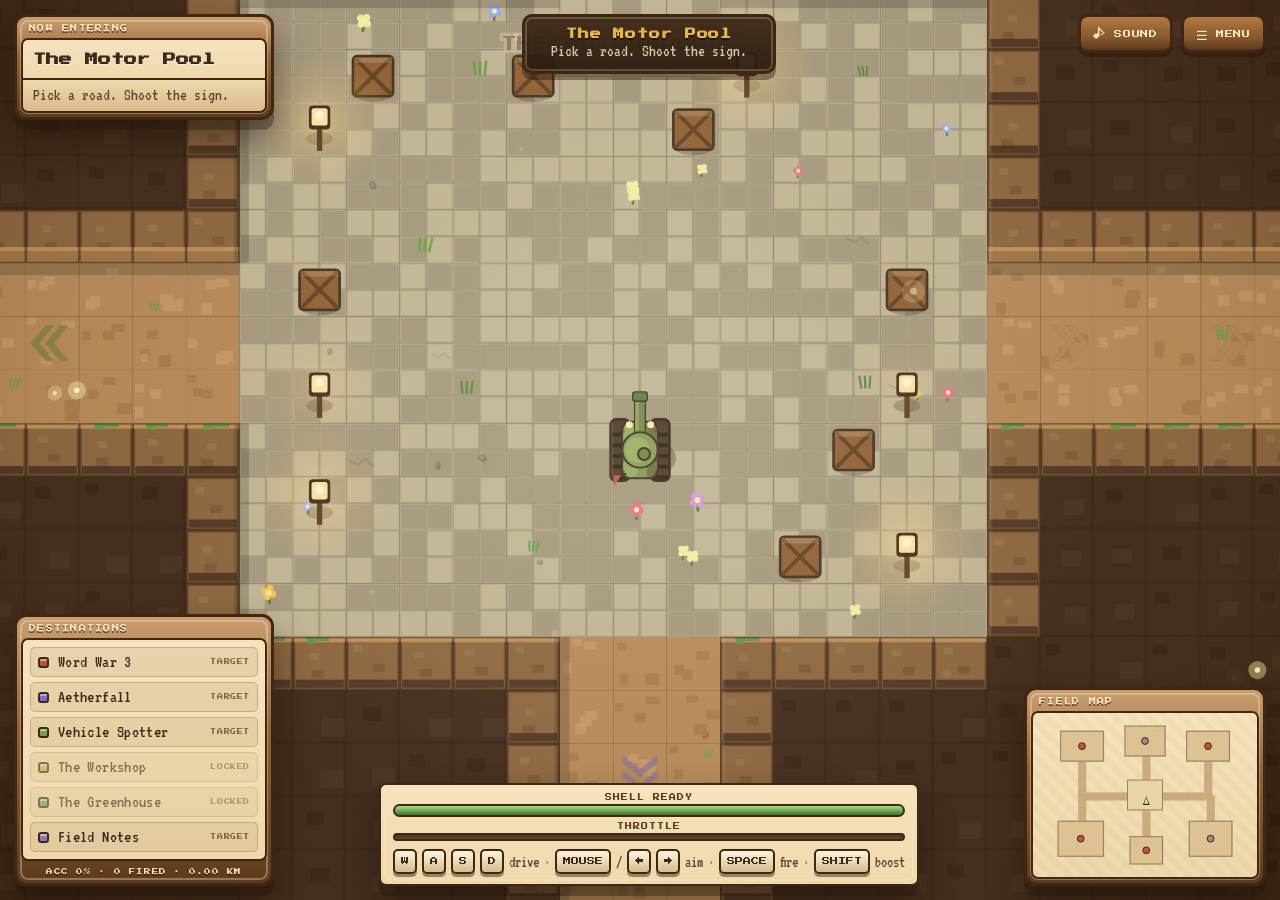
==== index.html @ 85717648 "fix: failsafe now names a stale js/ folder as the cause Checked against the repository: this branch " ====
<!DOCTYPE html>
<html lang="en">
<head>
  <meta charset="UTF-8" />
  <meta name="viewport" content="width=device-width, initial-scale=1, maximum-scale=1, user-scalable=no" />
  <meta name="description" content="A tank you drive with WASD. Shoot the target in each room to open a page." />
  <meta name="theme-color" content="#8a5a2e" />
  <title>Garrison · drive, aim, breach</title>
  <link rel="preconnect" href="https://fonts.googleapis.com" />
  <link rel="preconnect" href="https://fonts.gstatic.com" crossorigin />
  <link href="https://fonts.googleapis.com/css2?family=Press+Start+2P&family=VT323&display=swap" rel="stylesheet" />
  <link rel="stylesheet" href="css/style.css?v=3" />
  <link rel="icon" href="data:image/svg+xml,<svg xmlns='http://www.w3.org/2000/svg' viewBox='0 0 16 16'><rect width='16' height='16' fill='%238a5a2e'/><rect x='2' y='7' width='9' height='5' fill='%237c9450'/><rect x='10' y='8' width='5' height='2' fill='%23f6e3bd'/><rect x='2' y='12' width='10' height='2' fill='%233b2a1b'/></svg>" />
</head>
<body>
  <canvas id="game" aria-label="Tank navigation map. Keyboard: W A S D to drive, arrow keys to aim, space to fire."></canvas>

  <!-- ================= HUD ================= -->
  <div id="ui">
    <div class="corner tl">
      <div class="panel room-panel">
        <span class="eyebrow">now entering</span>
        <h1 id="roomName">The Motor Pool</h1>
        <p id="roomBlurb">pick a road, shoot the sign</p>
      </div>
    </div>

    <div class="corner tr">
      <button id="muteBtn" class="chip" aria-pressed="true" title="Mute (M)">
        <span class="ico">♪</span><span class="lbl">sound</span>
      </button>
      <button id="menuBtn" class="chip" title="Menu (Esc)">
        <span class="ico">☰</span><span class="lbl">menu</span>
      </button>
    </div>

    <div class="corner bl">
      <div class="panel obj-panel">
        <span class="eyebrow">destinations</span>
        <ul id="objectives"></ul>
        <div id="statLine" class="statline">ACC 0% · 0 FIRED · 0.00 KM</div>
      </div>
    </div>

    <div class="corner br">
      <div class="panel map-panel">
        <span class="eyebrow">field map</span>
        <canvas id="minimap" width="216" height="156"></canvas>
      </div>
    </div>

    <div class="corner bc">
      <div class="panel gauge-panel">
        <div class="gauge">
          <span class="gauge-label" id="reloadLabel">SHELL READY</span>
          <div class="bar"><i id="reloadFill" class="fill ready"></i></div>
        </div>
        <div class="gauge small">
          <span class="gauge-label">THROTTLE</span>
          <div class="bar"><i id="speedFill" class="fill speed"></i></div>
        </div>
        <div class="touchhint">drag the left half to drive · touch the right half to aim &amp; fire</div>
        <div class="keyhint">
          <kbd>W</kbd><kbd>A</kbd><kbd>S</kbd><kbd>D</kbd> drive
          <span class="dot">·</span><kbd>MOUSE</kbd>/<kbd>←</kbd><kbd>→</kbd> aim
          <span class="dot">·</span><kbd>SPACE</kbd> fire
          <span class="dot">·</span><kbd>SHIFT</kbd> boost
        </div>
      </div>
    </div>

    <div id="toast"></div>
  </div>

  <!-- ================= PAUSE ================= -->
  <div id="pauseScreen" class="screen hidden">
    <div class="panel pause-panel">
      <h2>PAUSED</h2>
      <div class="pause-grid">
        <section>
          <h3>Direct links</h3>
          <ul class="link-list">
            <li><a href="/clockwords/">Word War 3</a><em>type words, fire shells</em></li>
            <li><a href="/wizardgame/">Aetherfall</a><em>wizards, duelling</em></li>
            <li><a href="/vehicle-spotter/">Vehicle Spotter</a><em>name the vehicle</em></li>
            <li><a href="/classic.html">Field Notes</a><em>the old plain front page</em></li>
          </ul>
        </section>
        <section>
          <h3>Controls</h3>
          <ul class="ctl-list">
            <li><kbd>W</kbd><kbd>A</kbd><kbd>S</kbd><kbd>D</kbd><span>drive</span></li>
            <li><kbd>MOUSE</kbd><span>aim turret</span></li>
            <li><kbd>←</kbd><kbd>→</kbd><span>aim without a mouse</span></li>
            <li><kbd>SPACE</kbd><span>fire</span></li>
            <li><kbd>SHIFT</kbd><span>boost</span></li>
            <li><kbd>M</kbd><span>mute</span></li>
            <li><kbd>ESC</kbd><span>this menu</span></li>
          </ul>
        </section>
      </div>
      <button id="resumeBtn" class="wood-btn">BACK TO THE TANK</button>
      <p class="credit">
        Background art: <a href="https://commons.wikimedia.org/wiki/File:CV90120.jpg" target="_blank" rel="noopener">CV90120</a>
        by <a href="https://commons.wikimedia.org/wiki/User:Swadim" target="_blank" rel="noopener">Swadim</a>,
        <a href="https://creativecommons.org/licenses/by-sa/4.0/" target="_blank" rel="noopener">CC BY-SA 4.0</a>
      </p>
    </div>
  </div>

  <!-- ================= BREACH TRANSITION ================= -->
  <div id="transition">
    <div class="trans-inner">
      <div class="trans-ring"></div>
      <h2 id="transTitle">ROOM</h2>
      <p id="transSub">breaching…</p>
    </div>
  </div>

  <div id="bootFail" class="screen hidden">
    <div class="panel boot-panel">
      <h2>The tank would not start</h2>
      <p>Something went wrong loading the game. The pages are all still here:</p>
      <ul class="link-list">
        <li><a href="/clockwords/">Word War 3</a><em>type words, fire shells</em></li>
        <li><a href="/wizardgame/">Aetherfall</a><em>wizards, duelling</em></li>
        <li><a href="/vehicle-spotter/">Vehicle Spotter</a><em>name the vehicle</em></li>
        <li><a href="/classic.html">Field Notes</a><em>the old plain front page</em></li>
      </ul>
      <p id="bootFailWhy" class="boot-why"></p>
    </div>
  </div>

  <script>
    // Classic script on purpose: this has to run even where the module never does.
    // Note: the flag is __garrison, not window.game - the canvas has id="game",
    // so window.game is truthy from named element access before any script runs.
    (function () {
      var shown = false, explained = false;

      function say(line) {
        var w = document.getElementById('bootFailWhy');
        if (!w || !line) { return; }
        w.style.whiteSpace = 'pre-wrap';
        w.textContent = (w.textContent ? w.textContent + '\n' : '') + String(line).slice(0, 200);
      }

      function fail(why) {
        if (!shown) {
          shown = true;
          var el = document.getElementById('bootFail');
          if (el) { el.classList.remove('hidden'); }
          say(why);
        }
        explain();
      }

      // Work out WHY it failed: is this server even serving the right js/ tree?
      function explain() {
        if (explained || !window.fetch) { return; }
        explained = true;
        fetch('js/render/renderer.js', { method: 'HEAD' }).then(function (r) {
          if (!r.ok) {
            say('js/render/renderer.js is missing (HTTP ' + r.status + '). The js/ folder on ' +
                'this server is from an older build - upload the whole js/ directory.');
          }
        }).catch(function () { /* offline; the message above is enough */ });
      }

      // Capture phase as well: a script element that 404s fires its error
      // event on the element and never bubbles up to window.
      window.addEventListener('error', function (e) {
        if (window.__garrison) { return; }
        var t = e && e.target;
        if (t && t !== window && t.tagName) {
          // A resource failed. Only the game script is fatal - a blocked font
          // stylesheet or image is not, so do not cry wolf over those.
          if (t.tagName === 'SCRIPT') { fail('The game script did not load.'); }
          return;
        }
        fail(e && e.message);
      }, true);

      window.addEventListener('unhandledrejection', function (e) {
        if (!window.__garrison) { fail(e && e.reason && e.reason.message); }
      });

      setTimeout(function () {
        if (!window.__garrison) { fail('The game script did not start.'); }
      }, 3500);
    })();
  </script>

  <noscript>
    <div class="screen noscript-screen">
      <div class="panel">
        <h2>No JavaScript?</h2>
        <p>The tank needs it. Here are the plain links:</p>
        <ul class="link-list">
          <li><a href="/clockwords/">Word War 3</a></li>
          <li><a href="/wizardgame/">Aetherfall</a></li>
          <li><a href="/vehicle-spotter/">Vehicle Spotter</a></li>
          <li><a href="/classic.html">Field Notes</a></li>
        </ul>
      </div>
    </div>
  </noscript>

  <script type="module" src="js/main.js?v=3"></script>
</body>
</html>
---- css/style.css ----
/* ==========================================================================
   GARRISON — Stardew-flavoured wooden UI
   Palette lives in :root; every panel is built from the same layered-border
   recipe so new HUD pieces inherit the look for free.
   ========================================================================== */

:root {
  --ink: #3b2a1b;
  --ink-soft: #5c4430;
  --cream: #f6e3bd;
  --cream-2: #efd9ac;
  --cream-dk: #d9bb8a;
  --wood: #8a5a2e;
  --wood-lt: #b3783f;
  --wood-dk: #5c3a1c;
  --wood-dkr: #402713;
  --gold: #e8b44a;
  --red: #c4503f;
  --green: #6aa84f;
  --green-dk: #41702f;
  --purple: #8b7bc4;
  --sky: #8fd0e8;

  --panel-radius: 12px;
  --shadow-lg: 0 10px 0 rgba(37, 23, 11, 0.35), 0 18px 34px rgba(20, 12, 5, 0.45);
  --font-pixel: 'Press Start 2P', ui-monospace, 'Courier New', monospace;
  --font-read: 'VT323', ui-monospace, 'Courier New', monospace;
}

* , *::before, *::after { box-sizing: border-box; margin: 0; padding: 0; }

html, body { height: 100%; overflow: hidden; }

body {
  background: #2b1d10;
  color: var(--cream);
  font-family: var(--font-read);
  font-size: 20px;
  -webkit-font-smoothing: none;
  cursor: crosshair;
}

#game {
  position: fixed;
  inset: 0;
  width: 100%;
  height: 100%;
  display: block;
  image-rendering: -webkit-optimize-contrast;
}

/* ------------------------------------------------------------------ panels */
.panel {
  position: relative;
  background:
    linear-gradient(180deg, rgba(255, 246, 225, 0.30), rgba(255, 246, 225, 0) 42%),
    linear-gradient(180deg, var(--wood-lt), var(--wood) 55%, var(--wood-dk));
  border: 3px solid var(--wood-dkr);
  border-radius: var(--panel-radius);
  padding: 4px;
  box-shadow: var(--shadow-lg);
}

.panel::before {
  content: '';
  position: absolute;
  inset: 3px;
  border-radius: calc(var(--panel-radius) - 4px);
  border: 2px solid rgba(255, 233, 190, 0.35);
  pointer-events: none;
}

/* corner rivets */
.panel::after {
  content: '';
  position: absolute;
  inset: 8px;
  border-radius: 6px;
  pointer-events: none;
  background:
    radial-gradient(circle at 0 0, var(--gold) 2.4px, transparent 2.6px),
    radial-gradient(circle at 100% 0, var(--gold) 2.4px, transparent 2.6px),
    radial-gradient(circle at 0 100%, var(--gold) 2.4px, transparent 2.6px),
    radial-gradient(circle at 100% 100%, var(--gold) 2.4px, transparent 2.6px);
}

.panel > * { position: relative; z-index: 1; }

.panel .inner,
.room-panel > div,
.obj-panel ul,
.gauge-panel,
.map-panel canvas {
  background: linear-gradient(180deg, var(--cream), var(--cream-2));
  border: 2px solid var(--wood-dkr);
  border-radius: 7px;
  color: var(--ink);
}

/* --------------------------------------------------------------------- HUD */
#ui {
  position: fixed;
  inset: 0;
  pointer-events: none;
  z-index: 10;
  padding: 14px;
  display: grid;
  grid-template-columns: auto 1fr auto;
  grid-template-rows: auto 1fr auto;
  gap: 10px;
  align-items: start;
}

#ui .corner { pointer-events: none; }
#ui .corner > * { pointer-events: auto; }
.tl { grid-column: 1; grid-row: 1; }
.tr { grid-column: 3; grid-row: 1; justify-self: end; display: flex; gap: 8px; }
.bl { grid-column: 1; grid-row: 3; align-self: end; }
.br { grid-column: 3; grid-row: 3; justify-self: end; align-self: end; }
.bc { grid-column: 2; grid-row: 3; justify-self: center; align-self: end; }

.eyebrow {
  display: block;
  font-family: var(--font-pixel);
  font-size: 7px;
  letter-spacing: 0.18em;
  text-transform: uppercase;
  color: var(--cream);
  text-shadow: 0 2px 0 rgba(40, 24, 12, 0.55);
  padding: 4px 8px 6px;
}

/* room readout */
.room-panel { min-width: 240px; max-width: 320px; }
.room-panel h1 {
  font-family: var(--font-pixel);
  font-size: 13px;
  line-height: 1.5;
  color: var(--ink);
  background: linear-gradient(180deg, var(--cream), var(--cream-2));
  border: 2px solid var(--wood-dkr);
  border-radius: 7px 7px 0 0;
  padding: 10px 10px 8px;
  text-shadow: 0 1px 0 rgba(255, 255, 255, 0.6);
}
.room-panel p {
  font-size: 17px;
  line-height: 1.15;
  color: var(--ink-soft);
  background: linear-gradient(180deg, var(--cream-2), var(--cream-dk));
  border: 2px solid var(--wood-dkr);
  border-top: 0;
  border-radius: 0 0 7px 7px;
  padding: 5px 10px 7px;
}

/* chips (mute / menu) */
.chip {
  font-family: var(--font-pixel);
  font-size: 8px;
  letter-spacing: 0.1em;
  display: inline-flex;
  align-items: center;
  gap: 7px;
  padding: 10px 12px;
  color: var(--cream);
  background: linear-gradient(180deg, var(--wood-lt), var(--wood) 60%, var(--wood-dk));
  border: 3px solid var(--wood-dkr);
  border-radius: 10px;
  box-shadow: 0 4px 0 rgba(37, 23, 11, 0.5);
  cursor: pointer;
  text-transform: uppercase;
  transition: transform 0.08s, box-shadow 0.08s, filter 0.12s;
}
.chip .ico { font-size: 13px; line-height: 1; }
.chip:hover { filter: brightness(1.08); }
.chip:active { transform: translateY(3px); box-shadow: 0 1px 0 rgba(37, 23, 11, 0.5); }
.chip.off { filter: grayscale(0.7) brightness(0.8); }
.chip.off .ico::after { content: '✕'; font-size: 9px; margin-left: 2px; }

/* objectives */
.obj-panel { width: 260px; }
.obj-panel ul { list-style: none; padding: 7px; display: grid; gap: 5px; }
.obj {
  display: grid;
  grid-template-columns: 12px 1fr auto;
  align-items: center;
  gap: 8px;
  font-size: 18px;
  line-height: 1;
  padding: 5px 7px;
  border-radius: 5px;
  background: rgba(140, 96, 48, 0.12);
  border: 1px solid rgba(92, 58, 28, 0.25);
  cursor: pointer;
  transition: background 0.12s, transform 0.12s;
}
.obj:hover { background: rgba(140, 96, 48, 0.26); transform: translateX(2px); }
.obj .pip {
  width: 11px; height: 11px; border-radius: 3px;
  background: var(--pip, var(--gold));
  border: 2px solid var(--ink);
  box-shadow: inset 0 2px 0 rgba(255, 255, 255, 0.45);
}
.obj .obj-name { color: var(--ink); letter-spacing: 0.02em; }
.obj .obj-state {
  font-family: var(--font-pixel);
  font-size: 6px;
  letter-spacing: 0.1em;
  text-transform: uppercase;
  color: var(--wood-dk);
  opacity: 0.75;
}
.obj.visited .obj-state { color: var(--green-dk); }
.obj.locked { opacity: 0.6; cursor: default; }
.obj.locked:hover { transform: none; }
.obj.open { background: rgba(106, 168, 79, 0.28); }
.obj.open .obj-state { color: var(--green-dk); }

.statline {
  font-family: var(--font-pixel);
  font-size: 6.5px;
  letter-spacing: 0.08em;
  color: var(--cream);
  text-shadow: 0 2px 0 rgba(40, 24, 12, 0.5);
  padding: 7px 8px 4px;
  text-align: center;
}

/* gauges */
.gauge-panel {
  padding: 9px 12px 10px;
  display: grid;
  gap: 6px;
  justify-items: center;
  min-width: 380px;
}
.gauge { display: grid; gap: 3px; justify-items: center; width: 100%; }
.gauge-label {
  font-family: var(--font-pixel);
  font-size: 7px;
  letter-spacing: 0.14em;
  color: var(--wood-dk);
}
.bar {
  width: 100%;
  height: 13px;
  background: #6d5336;
  border: 2px solid var(--wood-dkr);
  border-radius: 7px;
  overflow: hidden;
  box-shadow: inset 0 2px 4px rgba(0, 0, 0, 0.4);
}
.gauge.small .bar { height: 8px; }
.fill {
  display: block;
  height: 100%;
  width: 100%;
  transform-origin: left center;
  transform: scaleX(0);
  background: linear-gradient(180deg, #f0d27a, var(--gold) 55%, #c98a25);
  transition: transform 0.05s linear;
}
.fill.ready { background: linear-gradient(180deg, #a9e08a, var(--green) 55%, var(--green-dk)); }
.fill.speed { background: linear-gradient(180deg, #ffbf8a, #e2794a 60%, #a44e28); }

.keyhint {
  font-size: 16px;
  color: var(--ink-soft);
  display: flex;
  align-items: center;
  gap: 5px;
  flex-wrap: wrap;
  justify-content: center;
  margin-top: 2px;
}
.keyhint .dot { opacity: 0.5; }

.touchhint {
  display: none;
  font-size: 15px;
  line-height: 1.2;
  text-align: center;
  color: var(--ink-soft);
  padding-top: 2px;
}
@media (pointer: coarse) {
  .touchhint { display: block; }
}

kbd {
  font-family: var(--font-pixel);
  font-size: 8px;
  display: inline-grid;
  place-items: center;
  min-width: 22px;
  padding: 6px 6px 7px;
  color: var(--ink);
  background: linear-gradient(180deg, #fff6e0, var(--cream-dk));
  border: 2px solid var(--wood-dkr);
  border-radius: 5px;
  box-shadow: 0 3px 0 rgba(37, 23, 11, 0.45);
  line-height: 1;
}
kbd.wide { min-width: 62px; }

/* map */
.map-panel canvas {
  display: block;
  padding: 4px;
  background:
    repeating-linear-gradient(45deg, rgba(160,120,70,0.06) 0 6px, transparent 6px 12px),
    linear-gradient(180deg, var(--cream), var(--cream-2));
  image-rendering: pixelated;
}

/* toast */
#toast {
  grid-column: 2;
  grid-row: 1;
  justify-self: center;
  max-width: min(560px, 84vw);
  text-align: center;
  pointer-events: none;
  display: grid;
  justify-items: center;
  gap: 2px;
  padding: 12px 26px;
  border-radius: 10px;
  background: linear-gradient(180deg, rgba(60, 40, 22, 0.94), rgba(40, 26, 14, 0.94));
  border: 3px solid var(--wood-dkr);
  box-shadow: 0 6px 0 rgba(30, 18, 8, 0.4), inset 0 0 0 2px rgba(246, 227, 189, 0.22);
  opacity: 0;
  transform: translateY(-18px) scale(0.96);
  transition: opacity 0.25s ease, transform 0.25s cubic-bezier(0.2, 1.4, 0.5, 1);
}
#toast.show { opacity: 1; transform: translateY(0) scale(1); }
#toast strong {
  font-family: var(--font-pixel);
  font-size: 11px;
  letter-spacing: 0.08em;
  color: var(--gold);
  text-shadow: 0 2px 0 rgba(0, 0, 0, 0.45);
}
#toast em { font-style: normal; font-size: 17px; color: var(--cream); opacity: 0.85; }

/* ----------------------------------------------------------------- screens */
.screen {
  position: fixed;
  inset: 0;
  z-index: 40;
  display: grid;
  place-content: center;
  justify-items: center;
  gap: 26px;
  padding: 24px;
  background:
    radial-gradient(ellipse at 50% 35%, rgba(60, 38, 18, 0.55), rgba(24, 14, 6, 0.9) 70%),
    repeating-linear-gradient(0deg, rgba(0,0,0,0.12) 0 2px, transparent 2px 4px);
  backdrop-filter: blur(3px);
  transition: opacity 0.4s ease, visibility 0.4s;
  overflow: auto;
}
.screen.hidden { opacity: 0; visibility: hidden; }

.wood-btn {
  justify-self: center;
  font-family: var(--font-pixel);
  font-size: 11px;
  letter-spacing: 0.12em;
  color: var(--ink);
  background: linear-gradient(180deg, #ffe9a8, var(--gold) 55%, #c98a25);
  border: 3px solid var(--wood-dkr);
  border-radius: 10px;
  padding: 15px 26px 16px;
  margin: 16px auto 4px;
  cursor: pointer;
  box-shadow: 0 6px 0 rgba(37, 23, 11, 0.55), 0 12px 20px rgba(0, 0, 0, 0.35);
  transition: transform 0.08s, box-shadow 0.08s, filter 0.12s;
  animation: pulse 2.4s ease-in-out infinite;
}
.wood-btn:hover { filter: brightness(1.06); }
.wood-btn:active {
  transform: translateY(5px);
  box-shadow: 0 1px 0 rgba(37, 23, 11, 0.55);
  animation: none;
}
@keyframes pulse {
  0%, 100% { box-shadow: 0 6px 0 rgba(37,23,11,0.55), 0 12px 20px rgba(0,0,0,0.35); }
  50% { box-shadow: 0 6px 0 rgba(37,23,11,0.55), 0 12px 30px rgba(232, 180, 74, 0.45); }
}

/* pause */
.pause-panel { width: min(760px, 94vw); padding: 6px; }
.pause-panel h2 {
  font-family: var(--font-pixel);
  font-size: 18px;
  letter-spacing: 0.2em;
  text-align: center;
  color: var(--cream);
  text-shadow: 0 3px 0 var(--wood-dkr);
  padding: 18px 0 14px;
}
.pause-grid {
  display: grid;
  grid-template-columns: repeat(auto-fit, minmax(240px, 1fr));
  gap: 12px;
  padding: 0 14px;
}
.pause-grid section {
  background: linear-gradient(180deg, var(--cream), var(--cream-2));
  border: 2px solid var(--wood-dkr);
  border-radius: 8px;
  padding: 12px 14px 14px;
}
.pause-grid h3 {
  font-family: var(--font-pixel);
  font-size: 8px;
  letter-spacing: 0.16em;
  text-transform: uppercase;
  color: var(--wood-dk);
  padding-bottom: 9px;
}
.link-list, .ctl-list { list-style: none; display: grid; gap: 7px; }
.link-list li {
  display: grid;
  gap: 1px;
  padding: 6px 8px;
  border-radius: 6px;
  background: rgba(140, 96, 48, 0.12);
  border: 1px solid rgba(92, 58, 28, 0.22);
}
.link-list a {
  font-family: var(--font-pixel);
  font-size: 10px;
  line-height: 1.5;
  color: var(--wood-dk);
  text-decoration: none;
}
.link-list a:hover { color: var(--red); }
.link-list em { font-style: normal; font-size: 16px; color: var(--ink-soft); opacity: 0.8; }
.ctl-list li { display: flex; align-items: center; gap: 5px; color: var(--ink); font-size: 17px; }
.ctl-list li span { margin-left: 6px; opacity: 0.8; }
.credit {
  text-align: center;
  font-size: 15px;
  color: var(--cream);
  opacity: 0.55;
  padding: 4px 16px 16px;
}
.credit a { color: var(--gold); }

/* breach transition */
#transition {
  position: fixed;
  inset: 0;
  z-index: 60;
  display: grid;
  place-items: center;
  pointer-events: none;
  opacity: 0;
  background: radial-gradient(circle at 50% 50%, rgba(232, 180, 74, 0.16), rgba(24, 14, 6, 0.97) 60%);
  transition: opacity 0.45s ease;
}
#transition.show { opacity: 1; }
.trans-inner { display: grid; justify-items: center; gap: 10px; text-align: center; }
.trans-ring {
  width: 92px; height: 92px;
  border-radius: 50%;
  border: 6px solid var(--gold);
  border-top-color: transparent;
  border-right-color: rgba(232, 180, 74, 0.35);
  margin-bottom: 8px;
  animation: spin 0.9s linear infinite;
  box-shadow: 0 0 34px rgba(232, 180, 74, 0.4);
}
@keyframes spin { to { transform: rotate(360deg); } }
#transTitle {
  font-family: var(--font-pixel);
  font-size: clamp(16px, 4vw, 28px);
  color: var(--cream);
  letter-spacing: 0.08em;
  text-shadow: 0 3px 0 var(--wood-dkr);
}
#transSub {
  font-family: var(--font-pixel);
  font-size: 9px;
  letter-spacing: 0.3em;
  color: var(--gold);
  text-transform: uppercase;
}

/* boot failsafe + noscript */
.boot-panel, .noscript-screen .panel {
  width: min(460px, 94vw);
  padding: 22px 24px 24px;
  display: grid;
  gap: 12px;
}
.boot-panel h2 {
  font-family: var(--font-pixel);
  font-size: 13px;
  line-height: 1.5;
  color: var(--cream);
  text-shadow: 0 3px 0 var(--wood-dkr);
}
.boot-panel p { font-size: 18px; color: var(--cream); opacity: 0.9; }
.boot-panel .link-list { padding-top: 2px; }
.boot-why {
  font-size: 15px;
  opacity: 0.5 !important;
  border-top: 1px solid rgba(246, 227, 189, 0.2);
  padding-top: 8px;
}

/* noscript */
.noscript-screen .panel { padding: 24px 28px; display: grid; gap: 12px; }
.noscript-screen h2 { font-family: var(--font-pixel); font-size: 14px; }

/* ------------------------------------------------------------- responsive */
@media (max-width: 1080px) {
  .obj-panel { width: 210px; }
  .gauge-panel { min-width: 260px; }
  .keyhint { font-size: 14px; }
}

@media (max-width: 760px) {
  #ui {
    padding: 8px;
    gap: 6px;
    grid-template-columns: minmax(0, 1fr) auto;
    grid-template-rows: auto 1fr auto;
  }
  .tl { grid-column: 1; grid-row: 1; min-width: 0; }
  .tr { grid-column: 2; grid-row: 1; }
  .bl, .br { display: none; }
  #toast { grid-column: 1 / -1; grid-row: 2; align-self: start; max-width: 92vw; }
  .bc { grid-column: 1 / -1; grid-row: 3; justify-self: stretch; }

  .room-panel { min-width: 0; max-width: 100%; }
  .room-panel h1 { font-size: 9px; line-height: 1.4; padding: 8px 8px 6px; }
  .room-panel p {
    font-size: 14px;
    padding: 4px 8px 6px;
    display: -webkit-box;
    -webkit-line-clamp: 2;
    -webkit-box-orient: vertical;
    overflow: hidden;
  }

  .gauge-panel { min-width: 0; width: 100%; padding: 7px 10px 8px; }
  .keyhint { display: none; }
  .chip { padding: 9px 10px; }
  .chip .lbl { display: none; }

  #toast strong { font-size: 9px; }
  #toast em { font-size: 15px; }

  .screen { gap: 16px; padding: 16px 10px; place-content: start center; padding-top: 5vh; }
  .pause-panel { width: 96vw; }
}

@media (prefers-reduced-motion: reduce) {
  .wood-btn, .trans-ring { animation: none !important; }
  * { transition-duration: 0.01ms !important; }
}
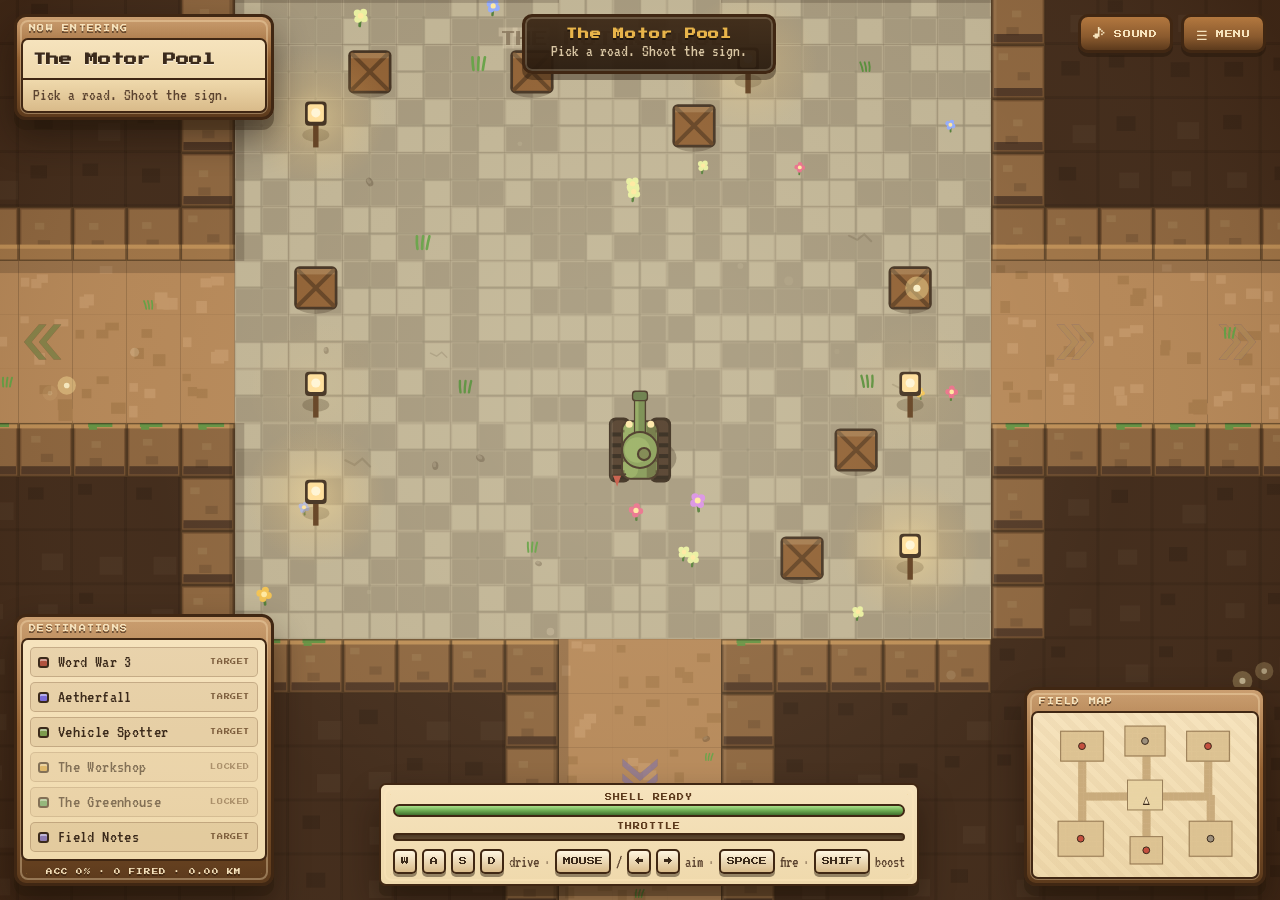
==== commit 48ea44ad: "fix: move the game into garrison/ so it stops colliding with Aetherfall Fetched igry.mooo.com and fo" ====
--- a/index.html
+++ b/index.html
@@ -9,7 +9,7 @@
   <link rel="preconnect" href="https://fonts.googleapis.com" />
   <link rel="preconnect" href="https://fonts.gstatic.com" crossorigin />
   <link href="https://fonts.googleapis.com/css2?family=Press+Start+2P&family=VT323&display=swap" rel="stylesheet" />
-  <link rel="stylesheet" href="css/style.css?v=3" />
+  <link rel="stylesheet" href="garrison/style.css?v=4" />
   <link rel="icon" href="data:image/svg+xml,<svg xmlns='http://www.w3.org/2000/svg' viewBox='0 0 16 16'><rect width='16' height='16' fill='%238a5a2e'/><rect x='2' y='7' width='9' height='5' fill='%237c9450'/><rect x='10' y='8' width='5' height='2' fill='%23f6e3bd'/><rect x='2' y='12' width='10' height='2' fill='%233b2a1b'/></svg>" />
 </head>
 <body>
@@ -159,10 +159,10 @@
       function explain() {
         if (explained || !window.fetch) { return; }
         explained = true;
-        fetch('js/render/renderer.js', { method: 'HEAD' }).then(function (r) {
+        fetch('garrison/render/renderer.js', { method: 'HEAD' }).then(function (r) {
           if (!r.ok) {
-            say('js/render/renderer.js is missing (HTTP ' + r.status + '). The js/ folder on ' +
-                'this server is from an older build - upload the whole js/ directory.');
+            say('garrison/render/renderer.js is missing (HTTP ' + r.status + '). Upload the ' +
+                'whole garrison/ directory next to index.html.');
           }
         }).catch(function () { /* offline; the message above is enough */ });
       }
@@ -206,6 +206,6 @@
     </div>
   </noscript>
 
-  <script type="module" src="js/main.js?v=3"></script>
+  <script type="module" src="garrison/main.js?v=4"></script>
 </body>
 </html>
--- a/garrison/style.css
+++ b/garrison/style.css
@@ -0,0 +1,566 @@
+/* ==========================================================================
+   GARRISON — Stardew-flavoured wooden UI
+   Palette lives in :root; every panel is built from the same layered-border
+   recipe so new HUD pieces inherit the look for free.
+   ========================================================================== */
+
+:root {
+  --ink: #3b2a1b;
+  --ink-soft: #5c4430;
+  --cream: #f6e3bd;
+  --cream-2: #efd9ac;
+  --cream-dk: #d9bb8a;
+  --wood: #8a5a2e;
+  --wood-lt: #b3783f;
+  --wood-dk: #5c3a1c;
+  --wood-dkr: #402713;
+  --gold: #e8b44a;
+  --red: #c4503f;
+  --green: #6aa84f;
+  --green-dk: #41702f;
+  --purple: #8b7bc4;
+  --sky: #8fd0e8;
+
+  --panel-radius: 12px;
+  --shadow-lg: 0 10px 0 rgba(37, 23, 11, 0.35), 0 18px 34px rgba(20, 12, 5, 0.45);
+  --font-pixel: 'Press Start 2P', ui-monospace, 'Courier New', monospace;
+  --font-read: 'VT323', ui-monospace, 'Courier New', monospace;
+}
+
+* , *::before, *::after { box-sizing: border-box; margin: 0; padding: 0; }
+
+html, body { height: 100%; overflow: hidden; }
+
+body {
+  background: #2b1d10;
+  color: var(--cream);
+  font-family: var(--font-read);
+  font-size: 20px;
+  -webkit-font-smoothing: none;
+  cursor: crosshair;
+}
+
+#game {
+  position: fixed;
+  inset: 0;
+  width: 100%;
+  height: 100%;
+  display: block;
+  image-rendering: -webkit-optimize-contrast;
+}
+
+/* ------------------------------------------------------------------ panels */
+.panel {
+  position: relative;
+  background:
+    linear-gradient(180deg, rgba(255, 246, 225, 0.30), rgba(255, 246, 225, 0) 42%),
+    linear-gradient(180deg, var(--wood-lt), var(--wood) 55%, var(--wood-dk));
+  border: 3px solid var(--wood-dkr);
+  border-radius: var(--panel-radius);
+  padding: 4px;
+  box-shadow: var(--shadow-lg);
+}
+
+.panel::before {
+  content: '';
+  position: absolute;
+  inset: 3px;
+  border-radius: calc(var(--panel-radius) - 4px);
+  border: 2px solid rgba(255, 233, 190, 0.35);
+  pointer-events: none;
+}
+
+/* corner rivets */
+.panel::after {
+  content: '';
+  position: absolute;
+  inset: 8px;
+  border-radius: 6px;
+  pointer-events: none;
+  background:
+    radial-gradient(circle at 0 0, var(--gold) 2.4px, transparent 2.6px),
+    radial-gradient(circle at 100% 0, var(--gold) 2.4px, transparent 2.6px),
+    radial-gradient(circle at 0 100%, var(--gold) 2.4px, transparent 2.6px),
+    radial-gradient(circle at 100% 100%, var(--gold) 2.4px, transparent 2.6px);
+}
+
+.panel > * { position: relative; z-index: 1; }
+
+.panel .inner,
+.room-panel > div,
+.obj-panel ul,
+.gauge-panel,
+.map-panel canvas {
+  background: linear-gradient(180deg, var(--cream), var(--cream-2));
+  border: 2px solid var(--wood-dkr);
+  border-radius: 7px;
+  color: var(--ink);
+}
+
+/* --------------------------------------------------------------------- HUD */
+#ui {
+  position: fixed;
+  inset: 0;
+  pointer-events: none;
+  z-index: 10;
+  padding: 14px;
+  display: grid;
+  grid-template-columns: auto 1fr auto;
+  grid-template-rows: auto 1fr auto;
+  gap: 10px;
+  align-items: start;
+}
+
+#ui .corner { pointer-events: none; }
+#ui .corner > * { pointer-events: auto; }
+.tl { grid-column: 1; grid-row: 1; }
+.tr { grid-column: 3; grid-row: 1; justify-self: end; display: flex; gap: 8px; }
+.bl { grid-column: 1; grid-row: 3; align-self: end; }
+.br { grid-column: 3; grid-row: 3; justify-self: end; align-self: end; }
+.bc { grid-column: 2; grid-row: 3; justify-self: center; align-self: end; }
+
+.eyebrow {
+  display: block;
+  font-family: var(--font-pixel);
+  font-size: 7px;
+  letter-spacing: 0.18em;
+  text-transform: uppercase;
+  color: var(--cream);
+  text-shadow: 0 2px 0 rgba(40, 24, 12, 0.55);
+  padding: 4px 8px 6px;
+}
+
+/* room readout */
+.room-panel { min-width: 240px; max-width: 320px; }
+.room-panel h1 {
+  font-family: var(--font-pixel);
+  font-size: 13px;
+  line-height: 1.5;
+  color: var(--ink);
+  background: linear-gradient(180deg, var(--cream), var(--cream-2));
+  border: 2px solid var(--wood-dkr);
+  border-radius: 7px 7px 0 0;
+  padding: 10px 10px 8px;
+  text-shadow: 0 1px 0 rgba(255, 255, 255, 0.6);
+}
+.room-panel p {
+  font-size: 17px;
+  line-height: 1.15;
+  color: var(--ink-soft);
+  background: linear-gradient(180deg, var(--cream-2), var(--cream-dk));
+  border: 2px solid var(--wood-dkr);
+  border-top: 0;
+  border-radius: 0 0 7px 7px;
+  padding: 5px 10px 7px;
+}
+
+/* chips (mute / menu) */
+.chip {
+  font-family: var(--font-pixel);
+  font-size: 8px;
+  letter-spacing: 0.1em;
+  display: inline-flex;
+  align-items: center;
+  gap: 7px;
+  padding: 10px 12px;
+  color: var(--cream);
+  background: linear-gradient(180deg, var(--wood-lt), var(--wood) 60%, var(--wood-dk));
+  border: 3px solid var(--wood-dkr);
+  border-radius: 10px;
+  box-shadow: 0 4px 0 rgba(37, 23, 11, 0.5);
+  cursor: pointer;
+  text-transform: uppercase;
+  transition: transform 0.08s, box-shadow 0.08s, filter 0.12s;
+}
+.chip .ico { font-size: 13px; line-height: 1; }
+.chip:hover { filter: brightness(1.08); }
+.chip:active { transform: translateY(3px); box-shadow: 0 1px 0 rgba(37, 23, 11, 0.5); }
+.chip.off { filter: grayscale(0.7) brightness(0.8); }
+.chip.off .ico::after { content: '✕'; font-size: 9px; margin-left: 2px; }
+
+/* objectives */
+.obj-panel { width: 260px; }
+.obj-panel ul { list-style: none; padding: 7px; display: grid; gap: 5px; }
+.obj {
+  display: grid;
+  grid-template-columns: 12px 1fr auto;
+  align-items: center;
+  gap: 8px;
+  font-size: 18px;
+  line-height: 1;
+  padding: 5px 7px;
+  border-radius: 5px;
+  background: rgba(140, 96, 48, 0.12);
+  border: 1px solid rgba(92, 58, 28, 0.25);
+  cursor: pointer;
+  transition: background 0.12s, transform 0.12s;
+}
+.obj:hover { background: rgba(140, 96, 48, 0.26); transform: translateX(2px); }
+.obj .pip {
+  width: 11px; height: 11px; border-radius: 3px;
+  background: var(--pip, var(--gold));
+  border: 2px solid var(--ink);
+  box-shadow: inset 0 2px 0 rgba(255, 255, 255, 0.45);
+}
+.obj .obj-name { color: var(--ink); letter-spacing: 0.02em; }
+.obj .obj-state {
+  font-family: var(--font-pixel);
+  font-size: 6px;
+  letter-spacing: 0.1em;
+  text-transform: uppercase;
+  color: var(--wood-dk);
+  opacity: 0.75;
+}
+.obj.visited .obj-state { color: var(--green-dk); }
+.obj.locked { opacity: 0.6; cursor: default; }
+.obj.locked:hover { transform: none; }
+.obj.open { background: rgba(106, 168, 79, 0.28); }
+.obj.open .obj-state { color: var(--green-dk); }
+
+.statline {
+  font-family: var(--font-pixel);
+  font-size: 6.5px;
+  letter-spacing: 0.08em;
+  color: var(--cream);
+  text-shadow: 0 2px 0 rgba(40, 24, 12, 0.5);
+  padding: 7px 8px 4px;
+  text-align: center;
+}
+
+/* gauges */
+.gauge-panel {
+  padding: 9px 12px 10px;
+  display: grid;
+  gap: 6px;
+  justify-items: center;
+  min-width: 380px;
+}
+.gauge { display: grid; gap: 3px; justify-items: center; width: 100%; }
+.gauge-label {
+  font-family: var(--font-pixel);
+  font-size: 7px;
+  letter-spacing: 0.14em;
+  color: var(--wood-dk);
+}
+.bar {
+  width: 100%;
+  height: 13px;
+  background: #6d5336;
+  border: 2px solid var(--wood-dkr);
+  border-radius: 7px;
+  overflow: hidden;
+  box-shadow: inset 0 2px 4px rgba(0, 0, 0, 0.4);
+}
+.gauge.small .bar { height: 8px; }
+.fill {
+  display: block;
+  height: 100%;
+  width: 100%;
+  transform-origin: left center;
+  transform: scaleX(0);
+  background: linear-gradient(180deg, #f0d27a, var(--gold) 55%, #c98a25);
+  transition: transform 0.05s linear;
+}
+.fill.ready { background: linear-gradient(180deg, #a9e08a, var(--green) 55%, var(--green-dk)); }
+.fill.speed { background: linear-gradient(180deg, #ffbf8a, #e2794a 60%, #a44e28); }
+
+.keyhint {
+  font-size: 16px;
+  color: var(--ink-soft);
+  display: flex;
+  align-items: center;
+  gap: 5px;
+  flex-wrap: wrap;
+  justify-content: center;
+  margin-top: 2px;
+}
+.keyhint .dot { opacity: 0.5; }
+
+.touchhint {
+  display: none;
+  font-size: 15px;
+  line-height: 1.2;
+  text-align: center;
+  color: var(--ink-soft);
+  padding-top: 2px;
+}
+@media (pointer: coarse) {
+  .touchhint { display: block; }
+}
+
+kbd {
+  font-family: var(--font-pixel);
+  font-size: 8px;
+  display: inline-grid;
+  place-items: center;
+  min-width: 22px;
+  padding: 6px 6px 7px;
+  color: var(--ink);
+  background: linear-gradient(180deg, #fff6e0, var(--cream-dk));
+  border: 2px solid var(--wood-dkr);
+  border-radius: 5px;
+  box-shadow: 0 3px 0 rgba(37, 23, 11, 0.45);
+  line-height: 1;
+}
+kbd.wide { min-width: 62px; }
+
+/* map */
+.map-panel canvas {
+  display: block;
+  padding: 4px;
+  background:
+    repeating-linear-gradient(45deg, rgba(160,120,70,0.06) 0 6px, transparent 6px 12px),
+    linear-gradient(180deg, var(--cream), var(--cream-2));
+  image-rendering: pixelated;
+}
+
+/* toast */
+#toast {
+  grid-column: 2;
+  grid-row: 1;
+  justify-self: center;
+  max-width: min(560px, 84vw);
+  text-align: center;
+  pointer-events: none;
+  display: grid;
+  justify-items: center;
+  gap: 2px;
+  padding: 12px 26px;
+  border-radius: 10px;
+  background: linear-gradient(180deg, rgba(60, 40, 22, 0.94), rgba(40, 26, 14, 0.94));
+  border: 3px solid var(--wood-dkr);
+  box-shadow: 0 6px 0 rgba(30, 18, 8, 0.4), inset 0 0 0 2px rgba(246, 227, 189, 0.22);
+  opacity: 0;
+  transform: translateY(-18px) scale(0.96);
+  transition: opacity 0.25s ease, transform 0.25s cubic-bezier(0.2, 1.4, 0.5, 1);
+}
+#toast.show { opacity: 1; transform: translateY(0) scale(1); }
+#toast strong {
+  font-family: var(--font-pixel);
+  font-size: 11px;
+  letter-spacing: 0.08em;
+  color: var(--gold);
+  text-shadow: 0 2px 0 rgba(0, 0, 0, 0.45);
+}
+#toast em { font-style: normal; font-size: 17px; color: var(--cream); opacity: 0.85; }
+
+/* ----------------------------------------------------------------- screens */
+.screen {
+  position: fixed;
+  inset: 0;
+  z-index: 40;
+  display: grid;
+  place-content: center;
+  justify-items: center;
+  gap: 26px;
+  padding: 24px;
+  background:
+    radial-gradient(ellipse at 50% 35%, rgba(60, 38, 18, 0.55), rgba(24, 14, 6, 0.9) 70%),
+    repeating-linear-gradient(0deg, rgba(0,0,0,0.12) 0 2px, transparent 2px 4px);
+  backdrop-filter: blur(3px);
+  transition: opacity 0.4s ease, visibility 0.4s;
+  overflow: auto;
+}
+.screen.hidden { opacity: 0; visibility: hidden; }
+
+.wood-btn {
+  justify-self: center;
+  font-family: var(--font-pixel);
+  font-size: 11px;
+  letter-spacing: 0.12em;
+  color: var(--ink);
+  background: linear-gradient(180deg, #ffe9a8, var(--gold) 55%, #c98a25);
+  border: 3px solid var(--wood-dkr);
+  border-radius: 10px;
+  padding: 15px 26px 16px;
+  margin: 16px auto 4px;
+  cursor: pointer;
+  box-shadow: 0 6px 0 rgba(37, 23, 11, 0.55), 0 12px 20px rgba(0, 0, 0, 0.35);
+  transition: transform 0.08s, box-shadow 0.08s, filter 0.12s;
+  animation: pulse 2.4s ease-in-out infinite;
+}
+.wood-btn:hover { filter: brightness(1.06); }
+.wood-btn:active {
+  transform: translateY(5px);
+  box-shadow: 0 1px 0 rgba(37, 23, 11, 0.55);
+  animation: none;
+}
+@keyframes pulse {
+  0%, 100% { box-shadow: 0 6px 0 rgba(37,23,11,0.55), 0 12px 20px rgba(0,0,0,0.35); }
+  50% { box-shadow: 0 6px 0 rgba(37,23,11,0.55), 0 12px 30px rgba(232, 180, 74, 0.45); }
+}
+
+/* pause */
+.pause-panel { width: min(760px, 94vw); padding: 6px; }
+.pause-panel h2 {
+  font-family: var(--font-pixel);
+  font-size: 18px;
+  letter-spacing: 0.2em;
+  text-align: center;
+  color: var(--cream);
+  text-shadow: 0 3px 0 var(--wood-dkr);
+  padding: 18px 0 14px;
+}
+.pause-grid {
+  display: grid;
+  grid-template-columns: repeat(auto-fit, minmax(240px, 1fr));
+  gap: 12px;
+  padding: 0 14px;
+}
+.pause-grid section {
+  background: linear-gradient(180deg, var(--cream), var(--cream-2));
+  border: 2px solid var(--wood-dkr);
+  border-radius: 8px;
+  padding: 12px 14px 14px;
+}
+.pause-grid h3 {
+  font-family: var(--font-pixel);
+  font-size: 8px;
+  letter-spacing: 0.16em;
+  text-transform: uppercase;
+  color: var(--wood-dk);
+  padding-bottom: 9px;
+}
+.link-list, .ctl-list { list-style: none; display: grid; gap: 7px; }
+.link-list li {
+  display: grid;
+  gap: 1px;
+  padding: 6px 8px;
+  border-radius: 6px;
+  background: rgba(140, 96, 48, 0.12);
+  border: 1px solid rgba(92, 58, 28, 0.22);
+}
+.link-list a {
+  font-family: var(--font-pixel);
+  font-size: 10px;
+  line-height: 1.5;
+  color: var(--wood-dk);
+  text-decoration: none;
+}
+.link-list a:hover { color: var(--red); }
+.link-list em { font-style: normal; font-size: 16px; color: var(--ink-soft); opacity: 0.8; }
+.ctl-list li { display: flex; align-items: center; gap: 5px; color: var(--ink); font-size: 17px; }
+.ctl-list li span { margin-left: 6px; opacity: 0.8; }
+.credit {
+  text-align: center;
+  font-size: 15px;
+  color: var(--cream);
+  opacity: 0.55;
+  padding: 4px 16px 16px;
+}
+.credit a { color: var(--gold); }
+
+/* breach transition */
+#transition {
+  position: fixed;
+  inset: 0;
+  z-index: 60;
+  display: grid;
+  place-items: center;
+  pointer-events: none;
+  opacity: 0;
+  background: radial-gradient(circle at 50% 50%, rgba(232, 180, 74, 0.16), rgba(24, 14, 6, 0.97) 60%);
+  transition: opacity 0.45s ease;
+}
+#transition.show { opacity: 1; }
+.trans-inner { display: grid; justify-items: center; gap: 10px; text-align: center; }
+.trans-ring {
+  width: 92px; height: 92px;
+  border-radius: 50%;
+  border: 6px solid var(--gold);
+  border-top-color: transparent;
+  border-right-color: rgba(232, 180, 74, 0.35);
+  margin-bottom: 8px;
+  animation: spin 0.9s linear infinite;
+  box-shadow: 0 0 34px rgba(232, 180, 74, 0.4);
+}
+@keyframes spin { to { transform: rotate(360deg); } }
+#transTitle {
+  font-family: var(--font-pixel);
+  font-size: clamp(16px, 4vw, 28px);
+  color: var(--cream);
+  letter-spacing: 0.08em;
+  text-shadow: 0 3px 0 var(--wood-dkr);
+}
+#transSub {
+  font-family: var(--font-pixel);
+  font-size: 9px;
+  letter-spacing: 0.3em;
+  color: var(--gold);
+  text-transform: uppercase;
+}
+
+/* boot failsafe + noscript */
+.boot-panel, .noscript-screen .panel {
+  width: min(460px, 94vw);
+  padding: 22px 24px 24px;
+  display: grid;
+  gap: 12px;
+}
+.boot-panel h2 {
+  font-family: var(--font-pixel);
+  font-size: 13px;
+  line-height: 1.5;
+  color: var(--cream);
+  text-shadow: 0 3px 0 var(--wood-dkr);
+}
+.boot-panel p { font-size: 18px; color: var(--cream); opacity: 0.9; }
+.boot-panel .link-list { padding-top: 2px; }
+.boot-why {
+  font-size: 15px;
+  opacity: 0.5 !important;
+  border-top: 1px solid rgba(246, 227, 189, 0.2);
+  padding-top: 8px;
+}
+
+/* noscript */
+.noscript-screen .panel { padding: 24px 28px; display: grid; gap: 12px; }
+.noscript-screen h2 { font-family: var(--font-pixel); font-size: 14px; }
+
+/* ------------------------------------------------------------- responsive */
+@media (max-width: 1080px) {
+  .obj-panel { width: 210px; }
+  .gauge-panel { min-width: 260px; }
+  .keyhint { font-size: 14px; }
+}
+
+@media (max-width: 760px) {
+  #ui {
+    padding: 8px;
+    gap: 6px;
+    grid-template-columns: minmax(0, 1fr) auto;
+    grid-template-rows: auto 1fr auto;
+  }
+  .tl { grid-column: 1; grid-row: 1; min-width: 0; }
+  .tr { grid-column: 2; grid-row: 1; }
+  .bl, .br { display: none; }
+  #toast { grid-column: 1 / -1; grid-row: 2; align-self: start; max-width: 92vw; }
+  .bc { grid-column: 1 / -1; grid-row: 3; justify-self: stretch; }
+
+  .room-panel { min-width: 0; max-width: 100%; }
+  .room-panel h1 { font-size: 9px; line-height: 1.4; padding: 8px 8px 6px; }
+  .room-panel p {
+    font-size: 14px;
+    padding: 4px 8px 6px;
+    display: -webkit-box;
+    -webkit-line-clamp: 2;
+    -webkit-box-orient: vertical;
+    overflow: hidden;
+  }
+
+  .gauge-panel { min-width: 0; width: 100%; padding: 7px 10px 8px; }
+  .keyhint { display: none; }
+  .chip { padding: 9px 10px; }
+  .chip .lbl { display: none; }
+
+  #toast strong { font-size: 9px; }
+  #toast em { font-size: 15px; }
+
+  .screen { gap: 16px; padding: 16px 10px; place-content: start center; padding-top: 5vh; }
+  .pause-panel { width: 96vw; }
+}
+
+@media (prefers-reduced-motion: reduce) {
+  .wood-btn, .trans-ring { animation: none !important; }
+  * { transition-duration: 0.01ms !important; }
+}
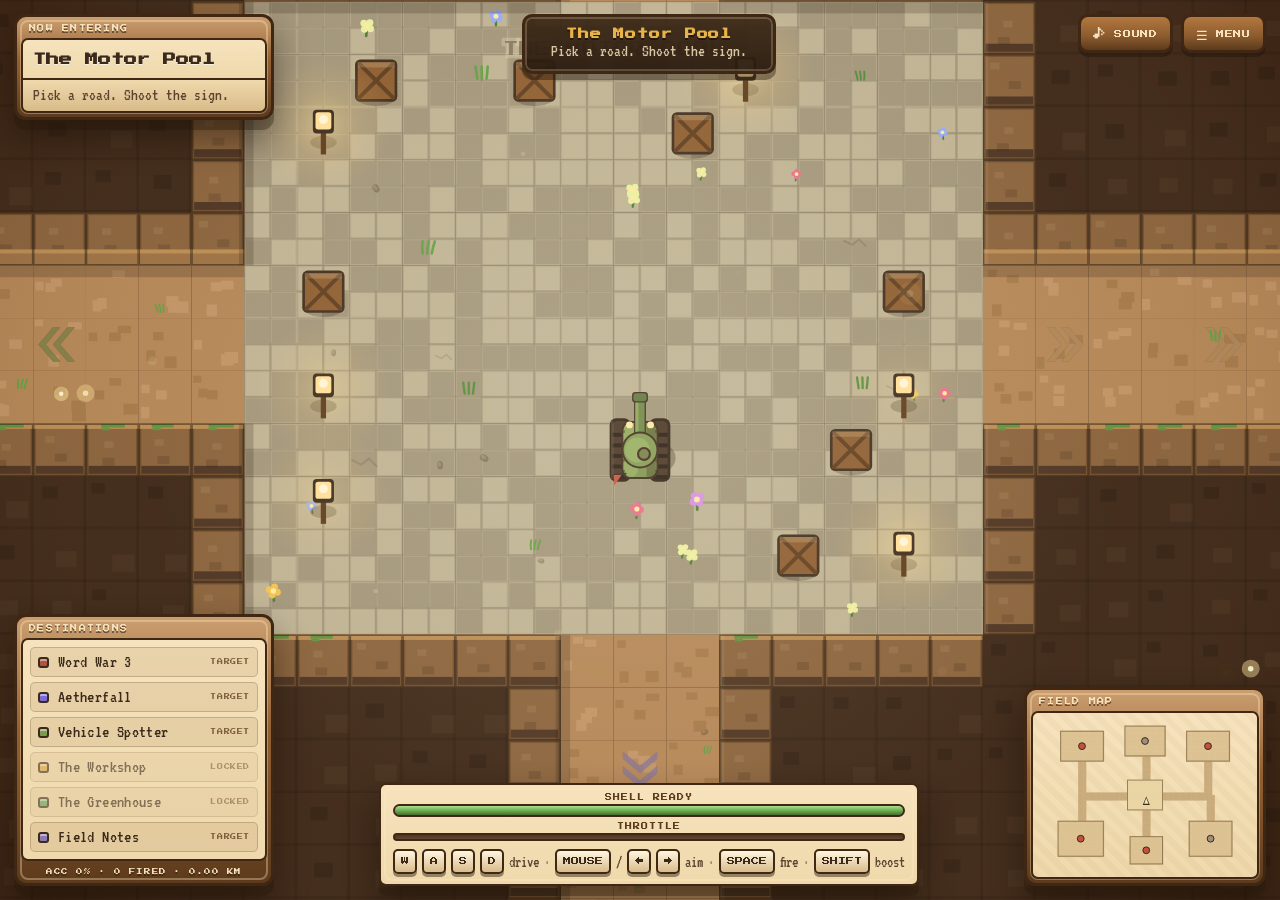
==== commit a3af3eec: "style: bring classic.html into the Garrison theme, drop the blurbs The plain list now uses the same " ====
--- a/index.html
+++ b/index.html
@@ -80,10 +80,10 @@
         <section>
           <h3>Direct links</h3>
           <ul class="link-list">
-            <li><a href="/clockwords/">Word War 3</a><em>type words, fire shells</em></li>
-            <li><a href="/wizardgame/">Aetherfall</a><em>wizards, duelling</em></li>
-            <li><a href="/vehicle-spotter/">Vehicle Spotter</a><em>name the vehicle</em></li>
-            <li><a href="/classic.html">Field Notes</a><em>the old plain front page</em></li>
+            <li><a href="/clockwords/">Word War 3</a></li>
+            <li><a href="/wizardgame/">Aetherfall</a></li>
+            <li><a href="/vehicle-spotter/">Vehicle Spotter</a></li>
+            <li><a href="/classic.html">Field Notes</a></li>
           </ul>
         </section>
         <section>
@@ -122,10 +122,10 @@
       <h2>The tank would not start</h2>
       <p>Something went wrong loading the game. The pages are all still here:</p>
       <ul class="link-list">
-        <li><a href="/clockwords/">Word War 3</a><em>type words, fire shells</em></li>
-        <li><a href="/wizardgame/">Aetherfall</a><em>wizards, duelling</em></li>
-        <li><a href="/vehicle-spotter/">Vehicle Spotter</a><em>name the vehicle</em></li>
-        <li><a href="/classic.html">Field Notes</a><em>the old plain front page</em></li>
+        <li><a href="/clockwords/">Word War 3</a></li>
+        <li><a href="/wizardgame/">Aetherfall</a></li>
+        <li><a href="/vehicle-spotter/">Vehicle Spotter</a></li>
+        <li><a href="/classic.html">Field Notes</a></li>
       </ul>
       <p id="bootFailWhy" class="boot-why"></p>
     </div>
--- a/garrison/style.css
+++ b/garrison/style.css
@@ -364,6 +364,8 @@
 .screen.hidden { opacity: 0; visibility: hidden; }
 
 .wood-btn {
+  /* a <button> is inline-block, so auto margins only centre it once it is a block */
+  display: block;
   justify-self: center;
   font-family: var(--font-pixel);
   font-size: 11px;
@@ -425,7 +427,7 @@
 .link-list li {
   display: grid;
   gap: 1px;
-  padding: 6px 8px;
+  padding: 9px 10px;
   border-radius: 6px;
   background: rgba(140, 96, 48, 0.12);
   border: 1px solid rgba(92, 58, 28, 0.22);
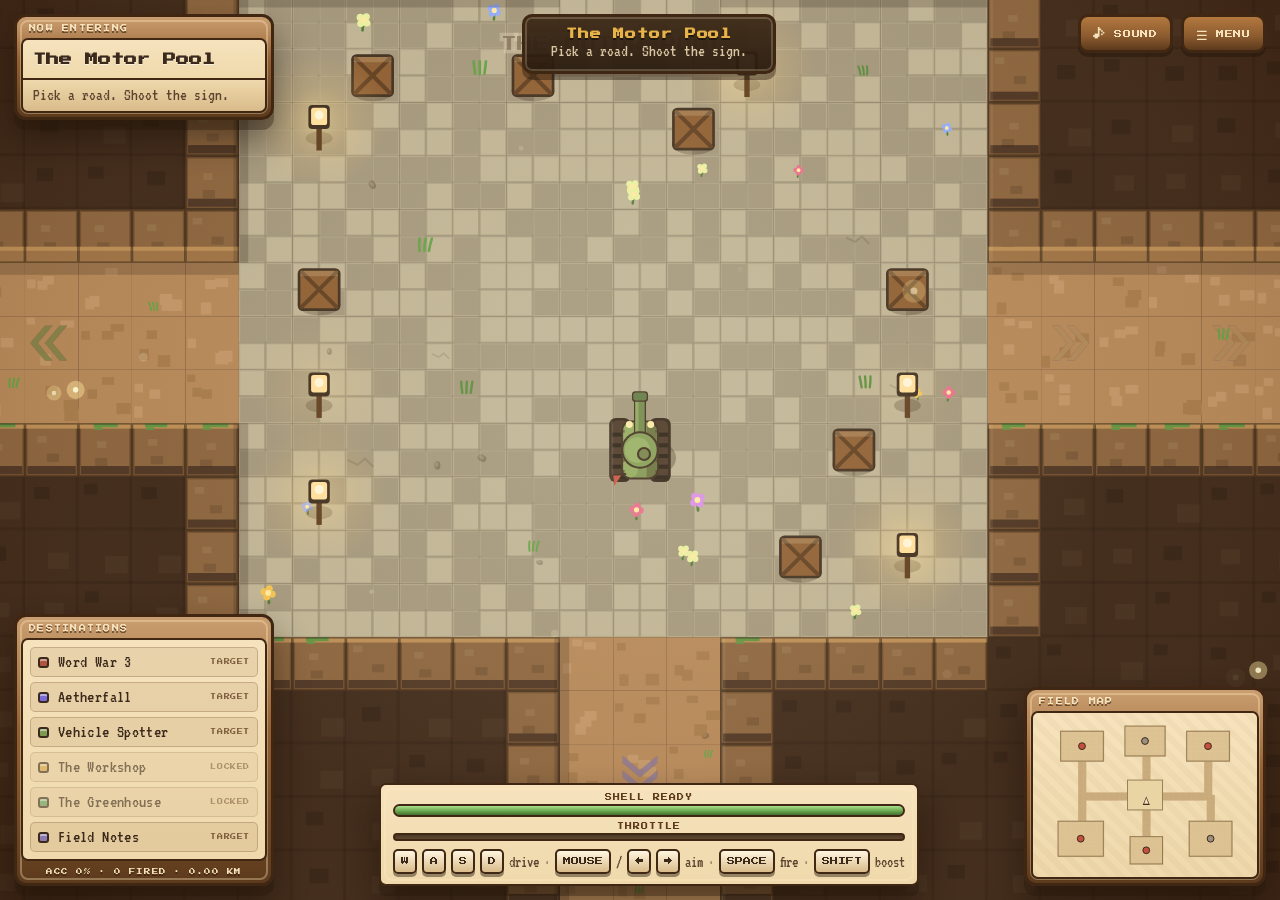
==== commit 330cfe7b: "feat: a radar/missile version of the homepage, alongside the tank /radar/ is the plane counterpart t" ====
--- a/index.html
+++ b/index.html
@@ -5,6 +5,19 @@
   <meta name="viewport" content="width=device-width, initial-scale=1, maximum-scale=1, user-scalable=no" />
   <meta name="description" content="A tank you drive with WASD. Shoot the target in each room to open a page." />
   <meta name="theme-color" content="#8a5a2e" />
+  <script>
+    // Silent preference redirect only - no dialogue here (removed on request).
+    // The tank/plane choice is offered once on /radar/'s first visit; a
+    // returning "plane" preference just sends the generic homepage there.
+    // Landing on /radar/ directly never bounces back the other way.
+    (function () {
+      try {
+        if (localStorage.getItem('garrison.pilot') === 'plane') {
+          location.replace('/radar/');
+        }
+      } catch (e) { /* storage blocked - just show the tank, no harm done */ }
+    })();
+  </script>
   <title>Garrison · drive, aim, breach</title>
   <link rel="preconnect" href="https://fonts.googleapis.com" />
   <link rel="preconnect" href="https://fonts.gstatic.com" crossorigin />
@@ -85,6 +98,7 @@
             <li><a href="/vehicle-spotter/">Vehicle Spotter</a></li>
             <li><a href="/classic.html">Field Notes</a></li>
           </ul>
+          <p class="switch-note">Prefer a radar screen? <a href="/radar/">Try the plane →</a></p>
         </section>
         <section>
           <h3>Controls</h3>
--- a/garrison/style.css
+++ b/garrison/style.css
@@ -566,3 +566,13 @@
   .wood-btn, .trans-ring { animation: none !important; }
   * { transition-duration: 0.01ms !important; }
 }
+
+.switch-note {
+  text-align: center;
+  font-size: 15px;
+  color: var(--ink-soft);
+  opacity: 0.85;
+  padding: 10px 4px 0;
+}
+.switch-note a { color: var(--wood-dk); text-decoration: none; border-bottom: 1px dotted currentColor; }
+.switch-note a:hover { color: var(--red); }
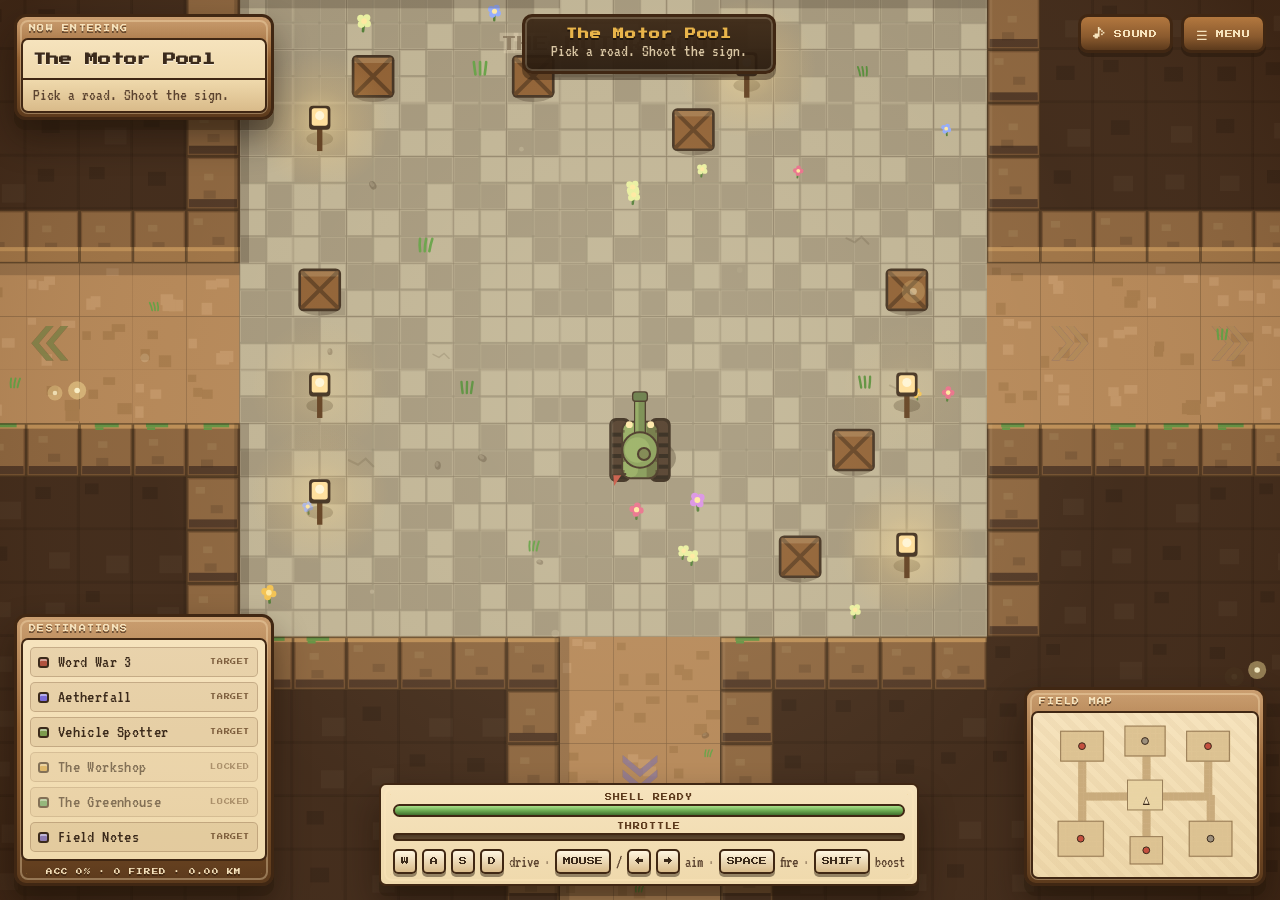
==== commit f67dcb87: "remove radar and radarworld from website Co-Authored-By: Claude Sonnet 4.6 <noreply@anthropic.com>" ====
--- a/index.html
+++ b/index.html
@@ -5,19 +5,7 @@
   <meta name="viewport" content="width=device-width, initial-scale=1, maximum-scale=1, user-scalable=no" />
   <meta name="description" content="A tank you drive with WASD. Shoot the target in each room to open a page." />
   <meta name="theme-color" content="#8a5a2e" />
-  <script>
-    // Silent preference redirect only - no dialogue here (removed on request).
-    // The tank/plane choice is offered once on /radar/'s first visit; a
-    // returning "plane" preference just sends the generic homepage there.
-    // Landing on /radar/ directly never bounces back the other way.
-    (function () {
-      try {
-        if (localStorage.getItem('garrison.pilot') === 'plane') {
-          location.replace('/radar/');
-        }
-      } catch (e) { /* storage blocked - just show the tank, no harm done */ }
-    })();
-  </script>
+
   <title>Garrison · drive, aim, breach</title>
   <link rel="preconnect" href="https://fonts.googleapis.com" />
   <link rel="preconnect" href="https://fonts.gstatic.com" crossorigin />
@@ -98,7 +86,7 @@
             <li><a href="/vehicle-spotter/">Vehicle Spotter</a></li>
             <li><a href="/classic.html">Field Notes</a></li>
           </ul>
-          <p class="switch-note">Prefer a radar screen? <a href="/radar/">Try the plane →</a></p>
+
         </section>
         <section>
           <h3>Controls</h3>
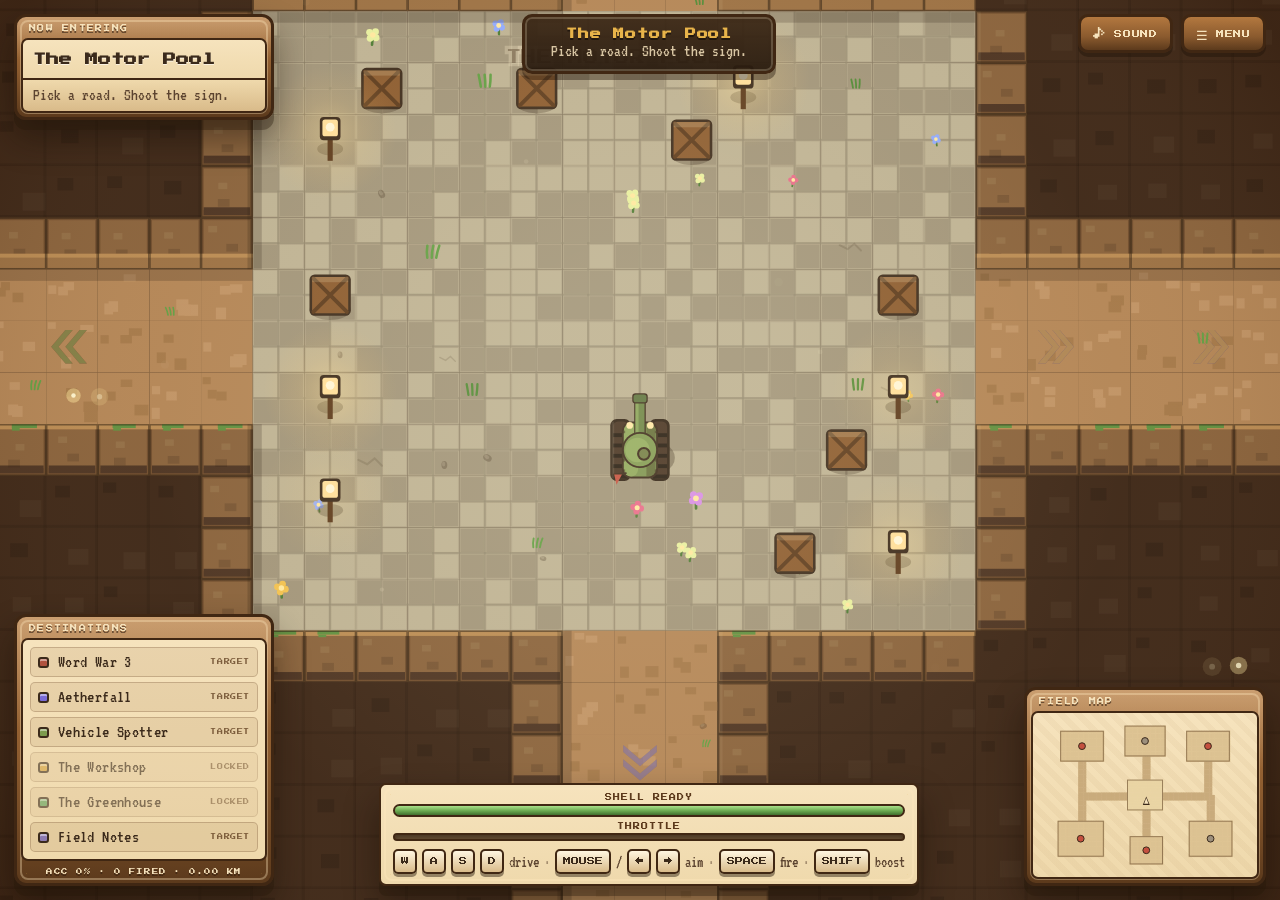
==== commit 6c9da1bf: "add Транссиб (russian-vocab) to nav links Co-Authored-By: Claude Sonnet 4.6 <noreply@anthropic.com>" ====
--- a/index.html
+++ b/index.html
@@ -84,6 +84,7 @@
             <li><a href="/clockwords/">Word War 3</a></li>
             <li><a href="/wizardgame/">Aetherfall</a></li>
             <li><a href="/vehicle-spotter/">Vehicle Spotter</a></li>
+            <li><a href="/russian-vocab/">Транссиб</a></li>
             <li><a href="/classic.html">Field Notes</a></li>
           </ul>
 
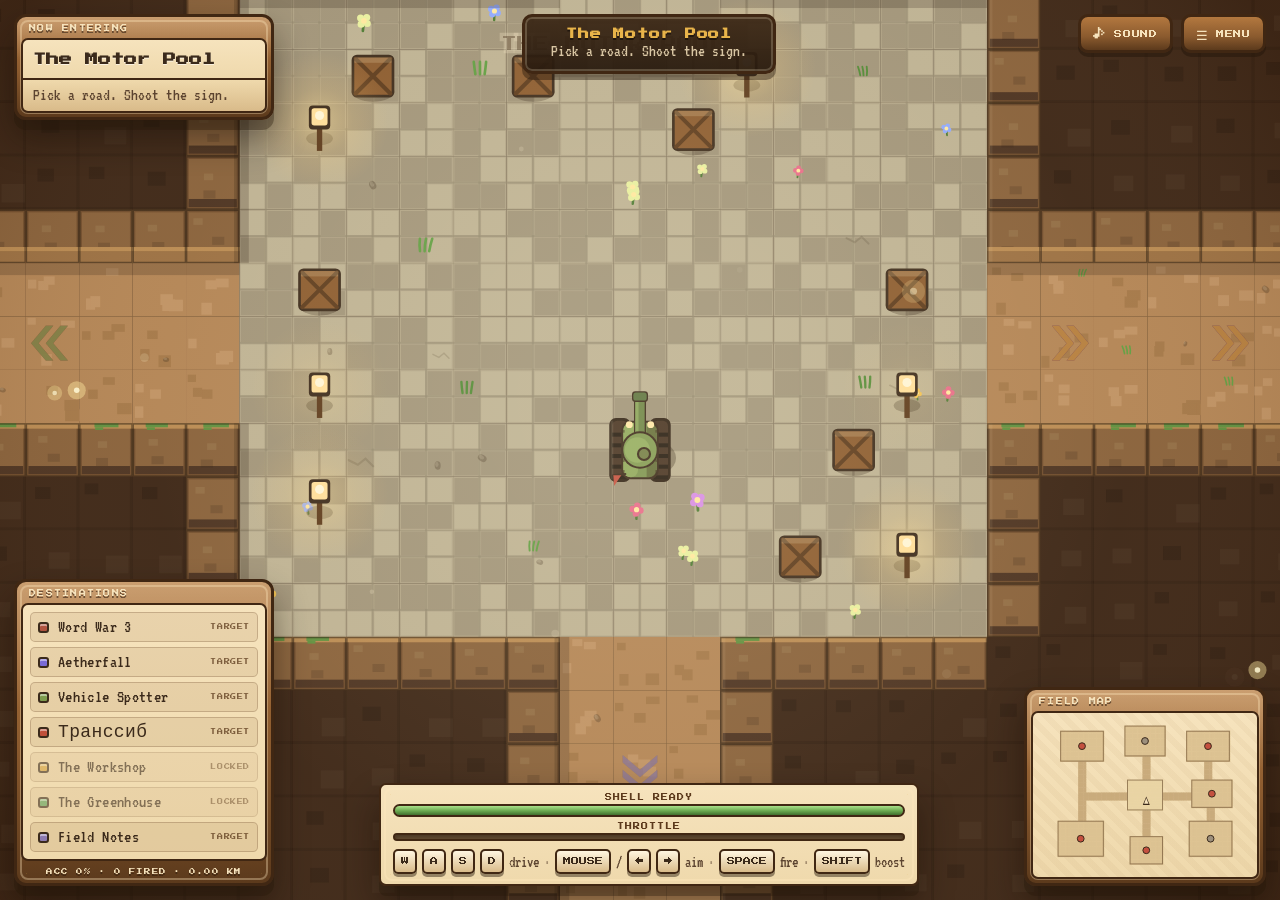
==== commit f7fced5c: "Add Транссиб room to tank world; drop leftover radar docs - site.js: new 'depot' room east of the hu" ====
--- a/index.html
+++ b/index.html
@@ -5,7 +5,6 @@
   <meta name="viewport" content="width=device-width, initial-scale=1, maximum-scale=1, user-scalable=no" />
   <meta name="description" content="A tank you drive with WASD. Shoot the target in each room to open a page." />
   <meta name="theme-color" content="#8a5a2e" />
-
   <title>Garrison · drive, aim, breach</title>
   <link rel="preconnect" href="https://fonts.googleapis.com" />
   <link rel="preconnect" href="https://fonts.gstatic.com" crossorigin />
@@ -87,7 +86,6 @@
             <li><a href="/russian-vocab/">Транссиб</a></li>
             <li><a href="/classic.html">Field Notes</a></li>
           </ul>
-
         </section>
         <section>
           <h3>Controls</h3>
@@ -128,6 +126,7 @@
         <li><a href="/clockwords/">Word War 3</a></li>
         <li><a href="/wizardgame/">Aetherfall</a></li>
         <li><a href="/vehicle-spotter/">Vehicle Spotter</a></li>
+        <li><a href="/russian-vocab/">Транссиб</a></li>
         <li><a href="/classic.html">Field Notes</a></li>
       </ul>
       <p id="bootFailWhy" class="boot-why"></p>
@@ -203,12 +202,13 @@
           <li><a href="/clockwords/">Word War 3</a></li>
           <li><a href="/wizardgame/">Aetherfall</a></li>
           <li><a href="/vehicle-spotter/">Vehicle Spotter</a></li>
+          <li><a href="/russian-vocab/">Транссиб</a></li>
           <li><a href="/classic.html">Field Notes</a></li>
         </ul>
       </div>
     </div>
   </noscript>
 
-  <script type="module" src="garrison/main.js?v=4"></script>
+  <script type="module" src="garrison/main.js?v=5"></script>
 </body>
 </html>
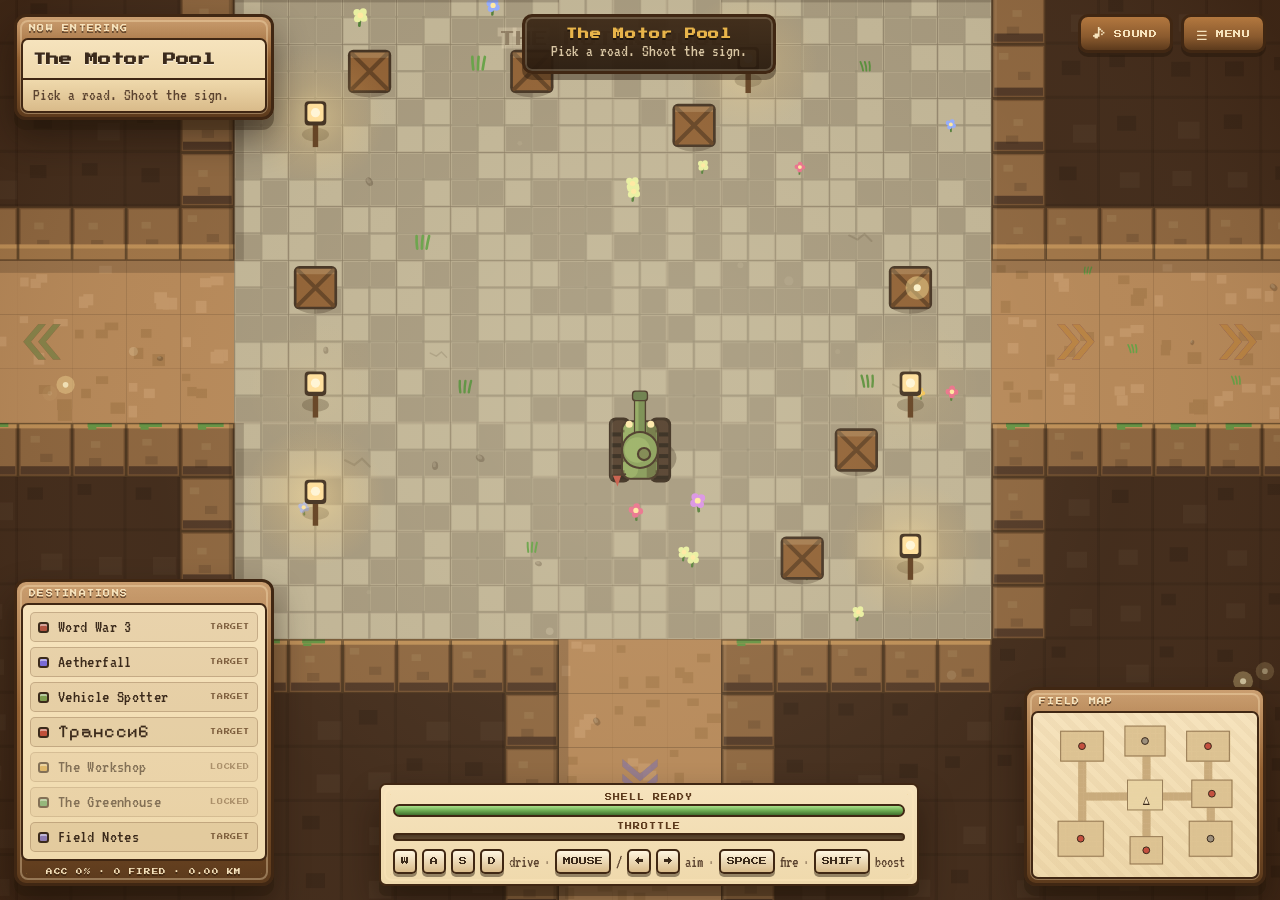
==== commit a9ba75a0: "Use Pixelify Sans as Cyrillic fallback for VT323 text VT323 has no Cyrillic, so Транссиб fell back t" ====
--- a/index.html
+++ b/index.html
@@ -8,8 +8,8 @@
   <title>Garrison · drive, aim, breach</title>
   <link rel="preconnect" href="https://fonts.googleapis.com" />
   <link rel="preconnect" href="https://fonts.gstatic.com" crossorigin />
-  <link href="https://fonts.googleapis.com/css2?family=Press+Start+2P&family=VT323&display=swap" rel="stylesheet" />
-  <link rel="stylesheet" href="garrison/style.css?v=4" />
+  <link href="https://fonts.googleapis.com/css2?family=Press+Start+2P&family=VT323&family=Pixelify+Sans&display=swap" rel="stylesheet" />
+  <link rel="stylesheet" href="garrison/style.css?v=5" />
   <link rel="icon" href="data:image/svg+xml,<svg xmlns='http://www.w3.org/2000/svg' viewBox='0 0 16 16'><rect width='16' height='16' fill='%238a5a2e'/><rect x='2' y='7' width='9' height='5' fill='%237c9450'/><rect x='10' y='8' width='5' height='2' fill='%23f6e3bd'/><rect x='2' y='12' width='10' height='2' fill='%233b2a1b'/></svg>" />
 </head>
 <body>
--- a/garrison/style.css
+++ b/garrison/style.css
@@ -24,7 +24,7 @@
   --panel-radius: 12px;
   --shadow-lg: 0 10px 0 rgba(37, 23, 11, 0.35), 0 18px 34px rgba(20, 12, 5, 0.45);
   --font-pixel: 'Press Start 2P', ui-monospace, 'Courier New', monospace;
-  --font-read: 'VT323', ui-monospace, 'Courier New', monospace;
+  --font-read: 'VT323', 'Pixelify Sans', ui-monospace, 'Courier New', monospace;
 }
 
 * , *::before, *::after { box-sizing: border-box; margin: 0; padding: 0; }
